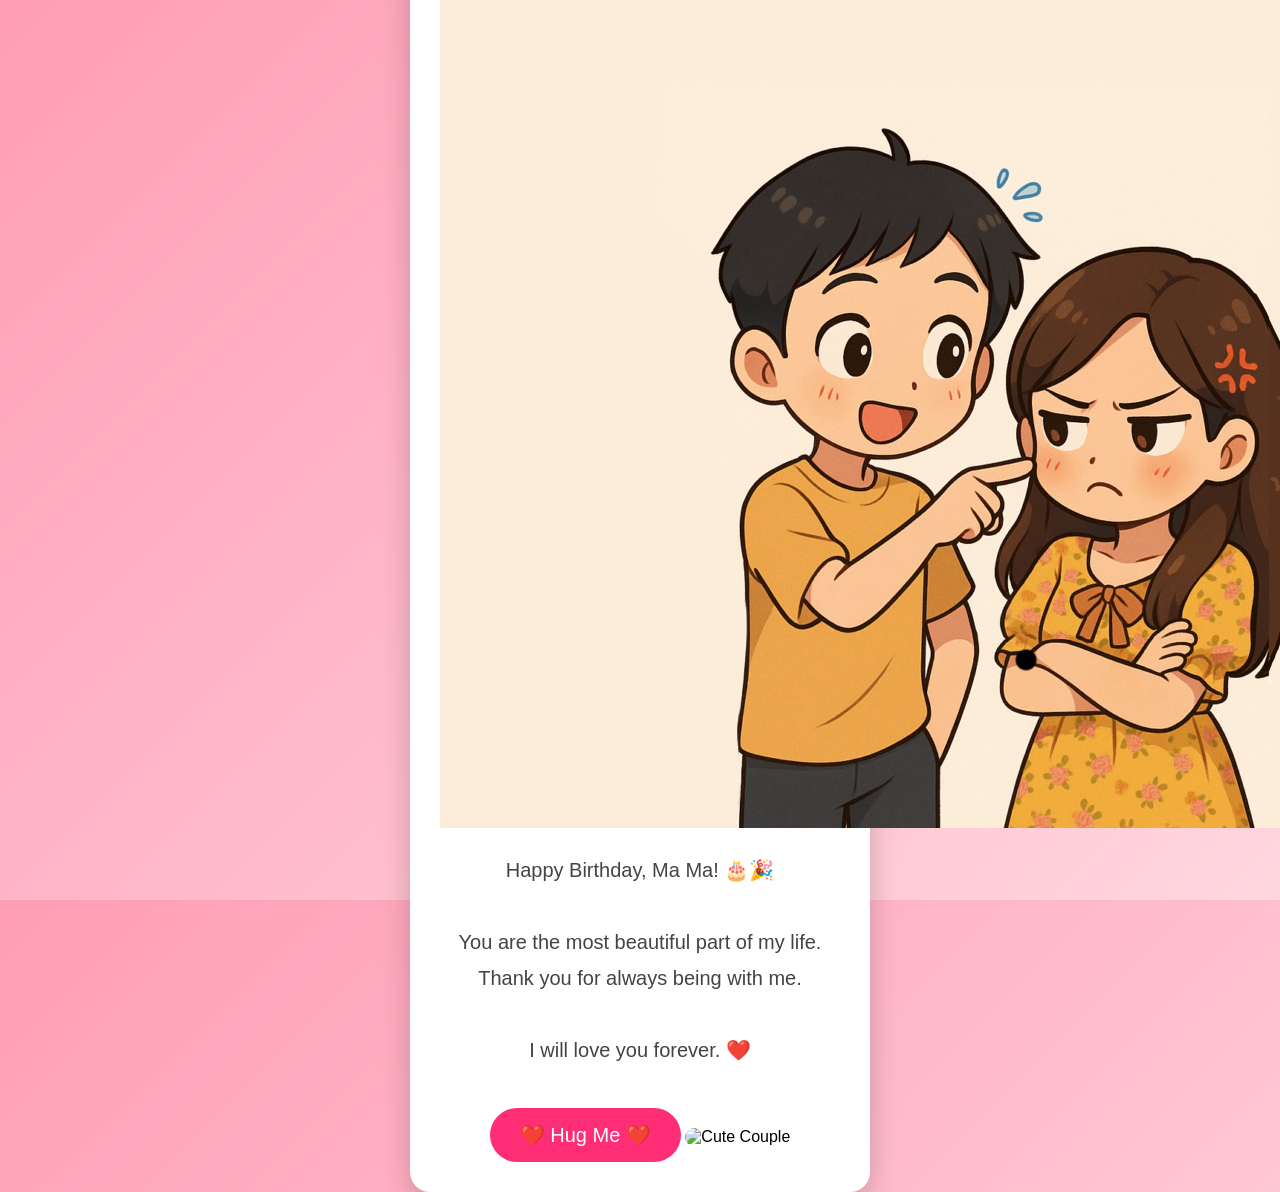
==== gift.html @ 456dfd85 "Add image to gift.html" ====
<!DOCTYPE html>
<html lang="en">
<head>
<meta charset="UTF-8">
<meta name="viewport" content="width=device-width, initial-scale=1.0">
<title>For My Love ❤️</title>

<style>
body{
    margin:0;
    padding:0;
    display:flex;
    justify-content:center;
    align-items:center;
    height:100vh;
    background:linear-gradient(135deg,#ff9eb5,#ffd6df);
    font-family:Arial,sans-serif;
    overflow:hidden;
}

.card{
    background:white;
    width:90%;
    max-width:400px;
    padding:30px;
    border-radius:20px;
    text-align:center;
    box-shadow:0 10px 30px rgba(0,0,0,.2);
}

h1{
    color:#ff2d75;
    font-size:36px;
}

p{
    font-size:20px;
    color:#444;
    line-height:1.8;
}

button{
    margin-top:20px;
    padding:15px 30px;
    border:none;
    border-radius:30px;
    background:#ff2d75;
    color:white;
    font-size:20px;
    cursor:pointer;
}
</style>

</head>

<body>

<div class="card">
<h1>❤️ I Love You ❤️</h1>
<img src="Untitled13_20250613070014.png" alt="Us" class="photo">
<p>
Happy Birthday, Ma Ma! 🎂🎉<br><br>

You are the most beautiful part of my life.<br>

Thank you for always being with me.<br><br>

I will love you forever. ❤️
</p>

<button onclick="alert('Happy Birthday My Love ❤️')">
❤️ Hug Me ❤️
</button>
<img src="angry.png" alt="Cute Couple"
style="width:220px; margin-top:20px; border-radius:15px;">
</div>

</body>
</html>
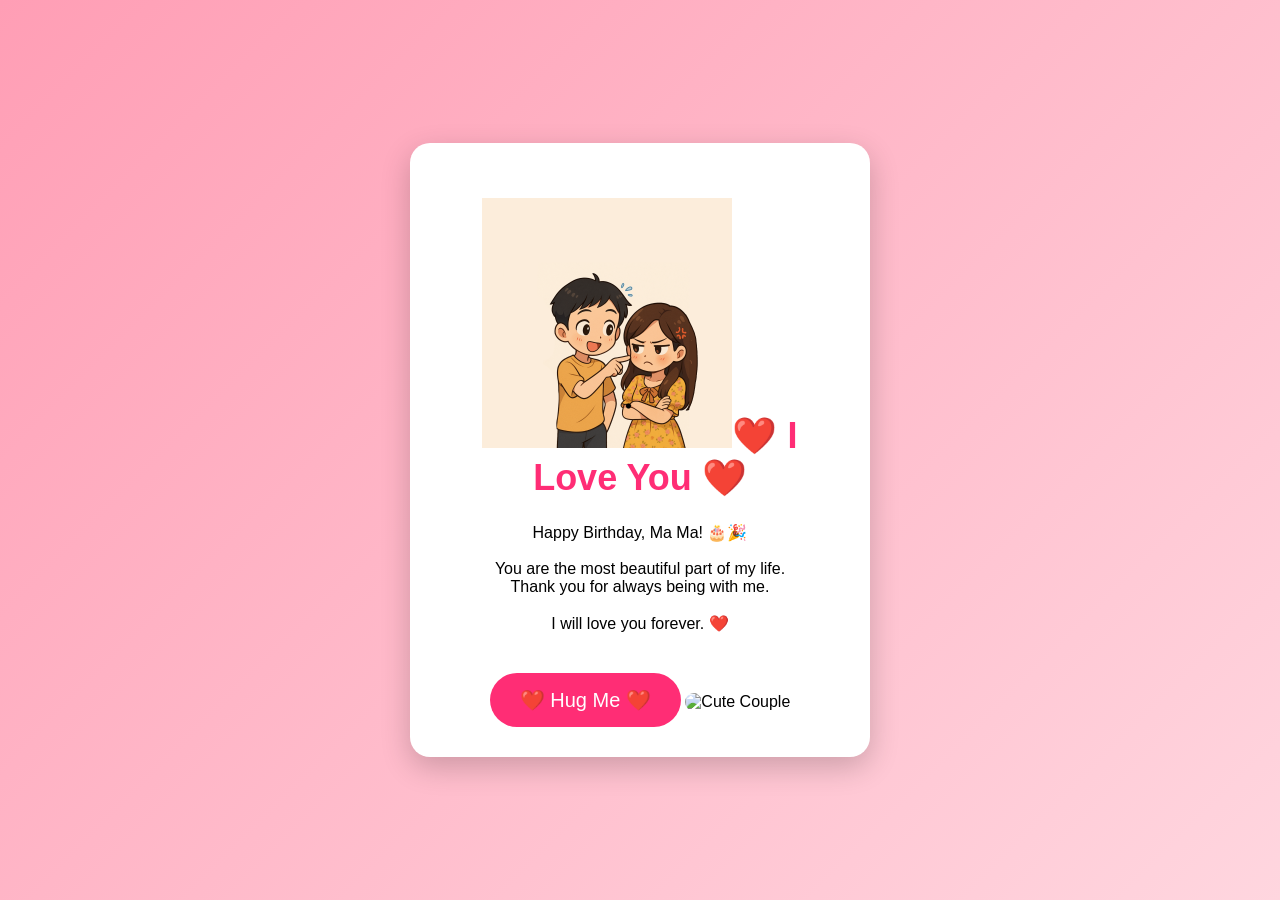
==== commit fc71db75: "Update gift.html" ====
--- a/gift.html
+++ b/gift.html
@@ -56,9 +56,8 @@
 <body>
 
 <div class="card">
-<h1>❤️ I Love You ❤️</h1>
-<img src="Untitled13_20250613070014.png" alt="Us" class="photo">
-<p>
+<h1><img src="Untitled13_20250613070014.png" width="250">❤️ I Love You ❤️</h1>
+
 Happy Birthday, Ma Ma! 🎂🎉<br><br>
 
 You are the most beautiful part of my life.<br>
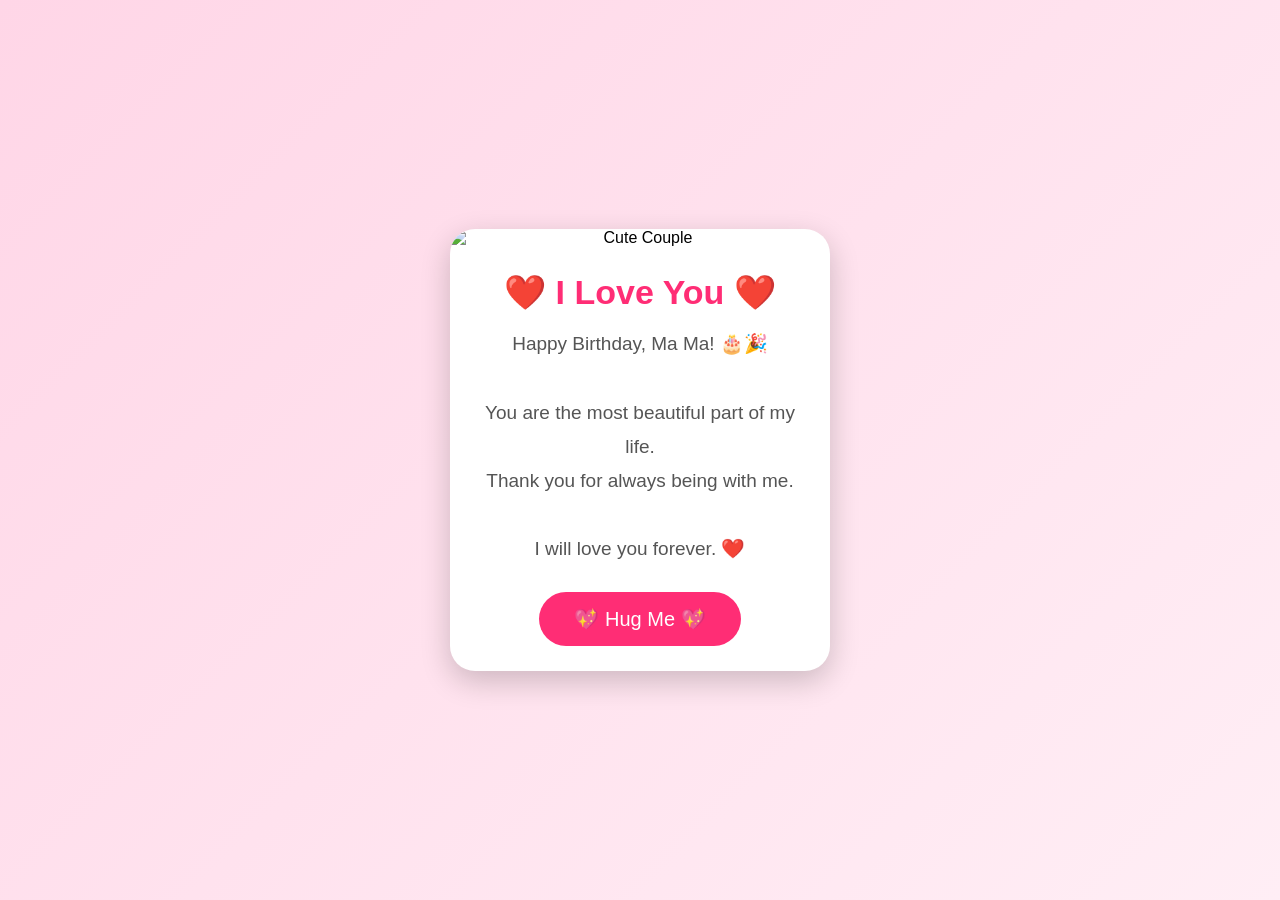
==== commit 2ccdd034: "Enhance gift.html layout and interactivity" ====
--- a/gift.html
+++ b/gift.html
@@ -6,58 +6,81 @@
 <title>For My Love ❤️</title>
 
 <style>
-body{
+*{
     margin:0;
     padding:0;
+    box-sizing:border-box;
+}
+
+body{
+    font-family:Arial,sans-serif;
+    background:linear-gradient(135deg,#ffd6e7,#ffeef5);
     display:flex;
     justify-content:center;
     align-items:center;
-    height:100vh;
-    background:linear-gradient(135deg,#ff9eb5,#ffd6df);
-    font-family:Arial,sans-serif;
-    overflow:hidden;
+    min-height:100vh;
+    padding:20px;
 }
 
 .card{
-    background:white;
-    width:90%;
-    max-width:400px;
-    padding:30px;
-    border-radius:20px;
+    background:#fff;
+    width:100%;
+    max-width:380px;
+    border-radius:25px;
+    overflow:hidden;
+    box-shadow:0 10px 30px rgba(0,0,0,.2);
     text-align:center;
-    box-shadow:0 10px 30px rgba(0,0,0,.2);
+}
+
+.card img{
+    width:100%;
+    display:block;
+}
+
+.content{
+    padding:25px;
 }
 
 h1{
     color:#ff2d75;
-    font-size:36px;
+    margin-bottom:15px;
+    font-size:34px;
 }
 
 p{
-    font-size:20px;
-    color:#444;
+    color:#555;
+    font-size:19px;
     line-height:1.8;
 }
 
 button{
-    margin-top:20px;
-    padding:15px 30px;
-    border:none;
-    border-radius:30px;
+    margin-top:25px;
     background:#ff2d75;
     color:white;
+    border:none;
+    padding:15px 35px;
+    border-radius:50px;
     font-size:20px;
     cursor:pointer;
+}
+
+button:hover{
+    background:#ff0f61;
 }
 </style>
 
 </head>
-
 <body>
 
 <div class="card">
-<h1><img src="Untitled13_20250613070014.png" width="250">❤️ I Love You ❤️</h1>
 
+<img src="couple.png" alt="Cute Couple">
+
+<div class="content">
+
+<h1>❤️ I Love You ❤️</h1>
+
+<p>
 Happy Birthday, Ma Ma! 🎂🎉<br><br>
 
 You are the most beautiful part of my life.<br>
@@ -67,12 +90,19 @@
 I will love you forever. ❤️
 </p>
 
-<button onclick="alert('Happy Birthday My Love ❤️')">
-❤️ Hug Me ❤️
+<button onclick="loveMessage()">
+💖 Hug Me 💖
 </button>
-<img src="angry.png" alt="Cute Couple"
-style="width:220px; margin-top:20px; border-radius:15px;">
+
 </div>
+
+</div>
+
+<script>
+function loveMessage(){
+alert("Happy Birthday My Love ❤️\n\nYou are my happiness forever. 🥰");
+}
+</script>
 
 </body>
 </html>
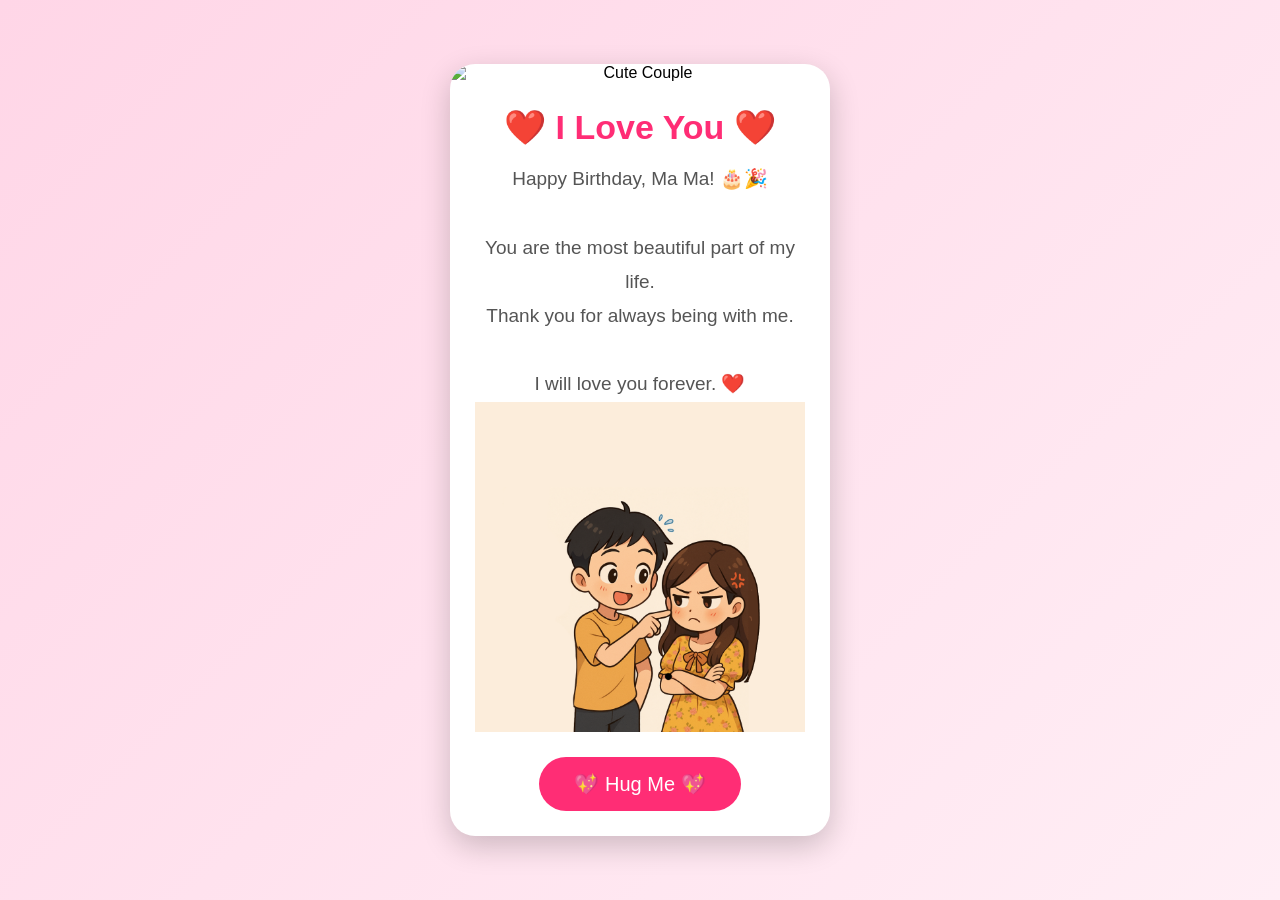
==== commit 26dd6e01: "Update gift.html" ====
--- a/gift.html
+++ b/gift.html
@@ -89,7 +89,7 @@
 
 I will love you forever. ❤️
 </p>
-
+<img src="Untitled13_20250613070014.png" alt="Our Love" width="250">
 <button onclick="loveMessage()">
 💖 Hug Me 💖
 </button>
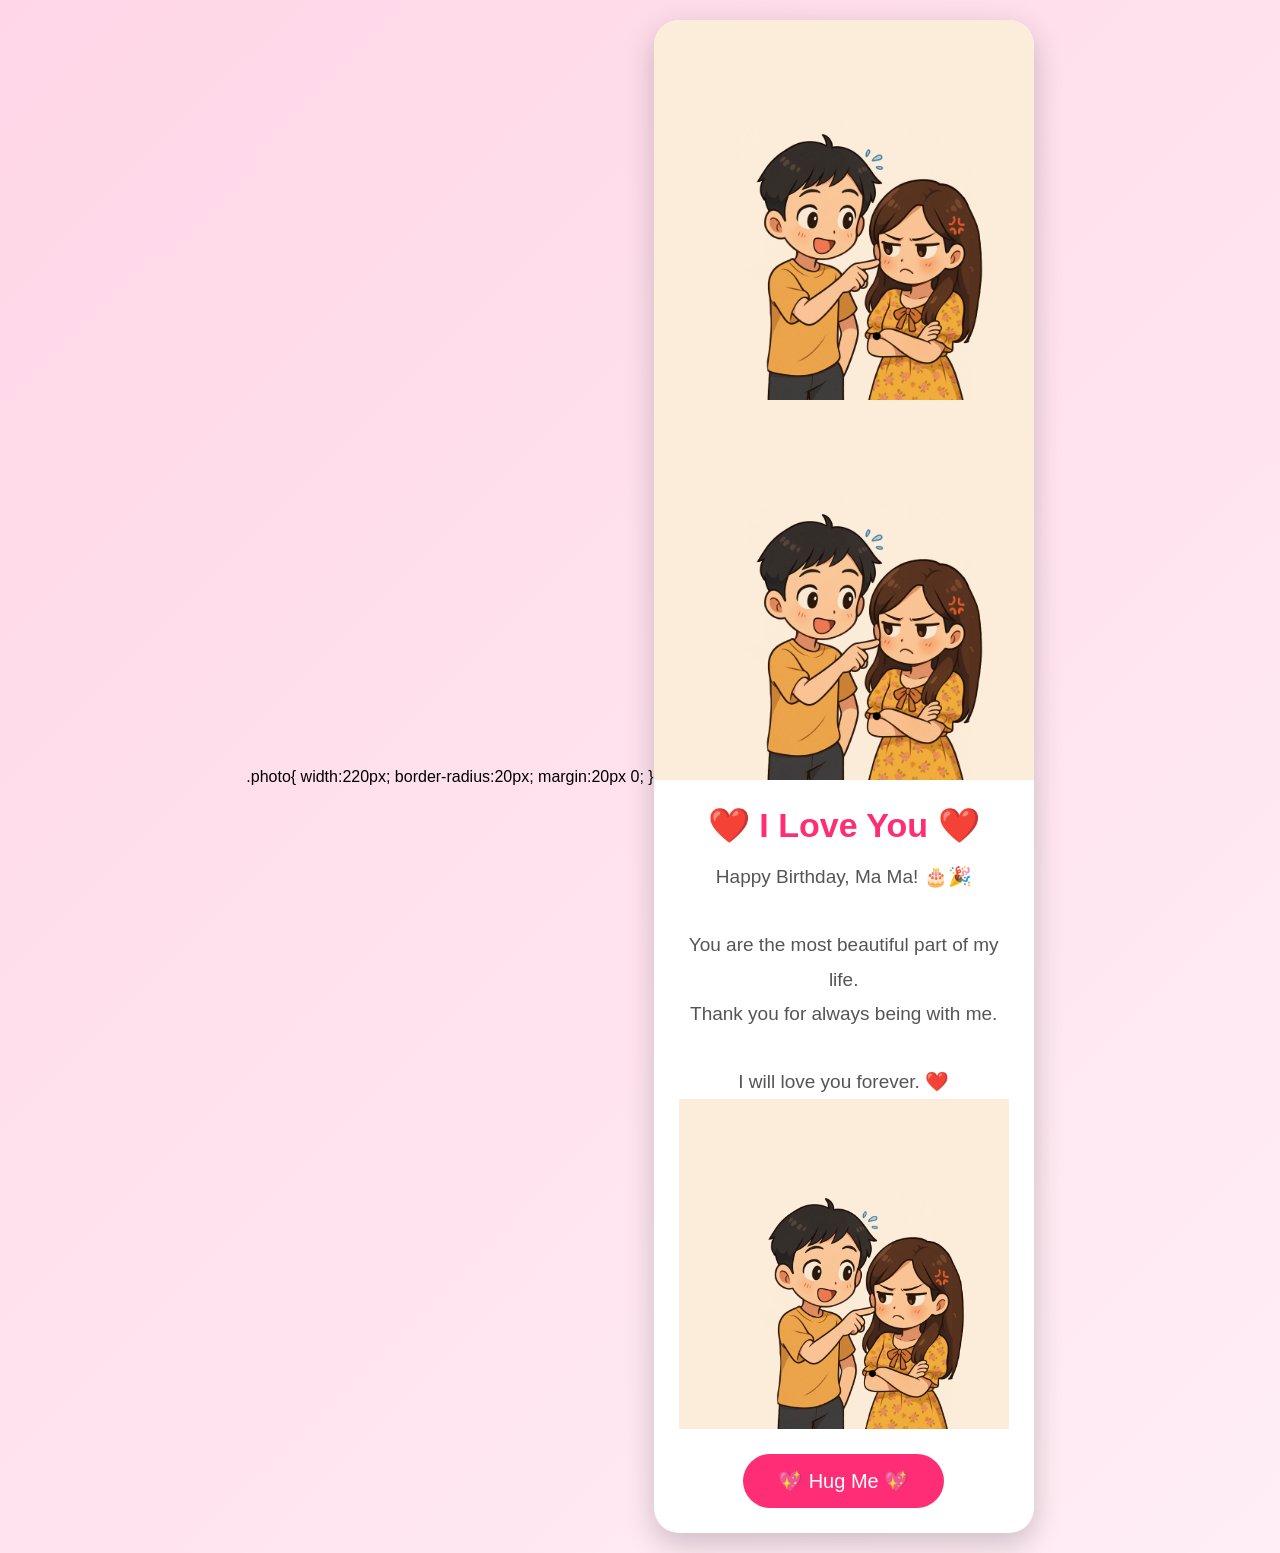
==== commit f3aaf8b9: "Add photo class styling to gift.html" ====
--- a/gift.html
+++ b/gift.html
@@ -68,11 +68,16 @@
     background:#ff0f61;
 }
 </style>
-
+.photo{
+    width:220px;
+    border-radius:20px;
+    margin:20px 0;
+}
 </head>
 <body>
 
 <div class="card">
+    <img src="couple.png" alt="Our Photo" class="photo">
 
 <img src="couple.png" alt="Cute Couple">
 
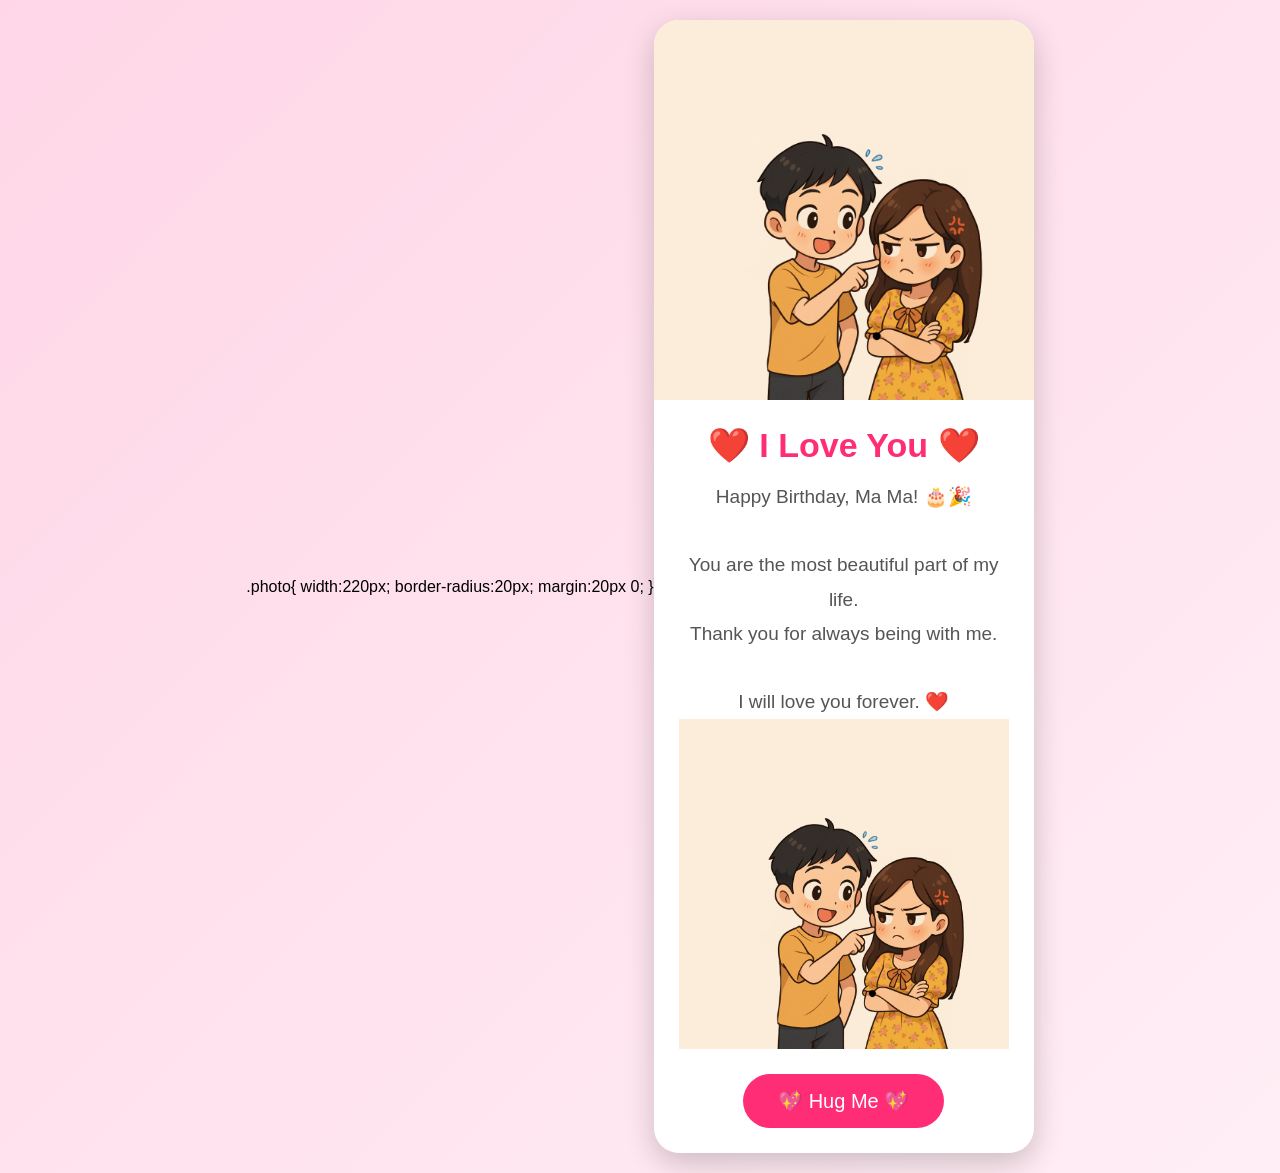
==== commit 9d678826: "Remove duplicate image tag in gift.html Removed duplicate image tag for couple." ====
--- a/gift.html
+++ b/gift.html
@@ -79,8 +79,6 @@
 <div class="card">
     <img src="couple.png" alt="Our Photo" class="photo">
 
-<img src="couple.png" alt="Cute Couple">
-
 <div class="content">
 
 <h1>❤️ I Love You ❤️</h1>
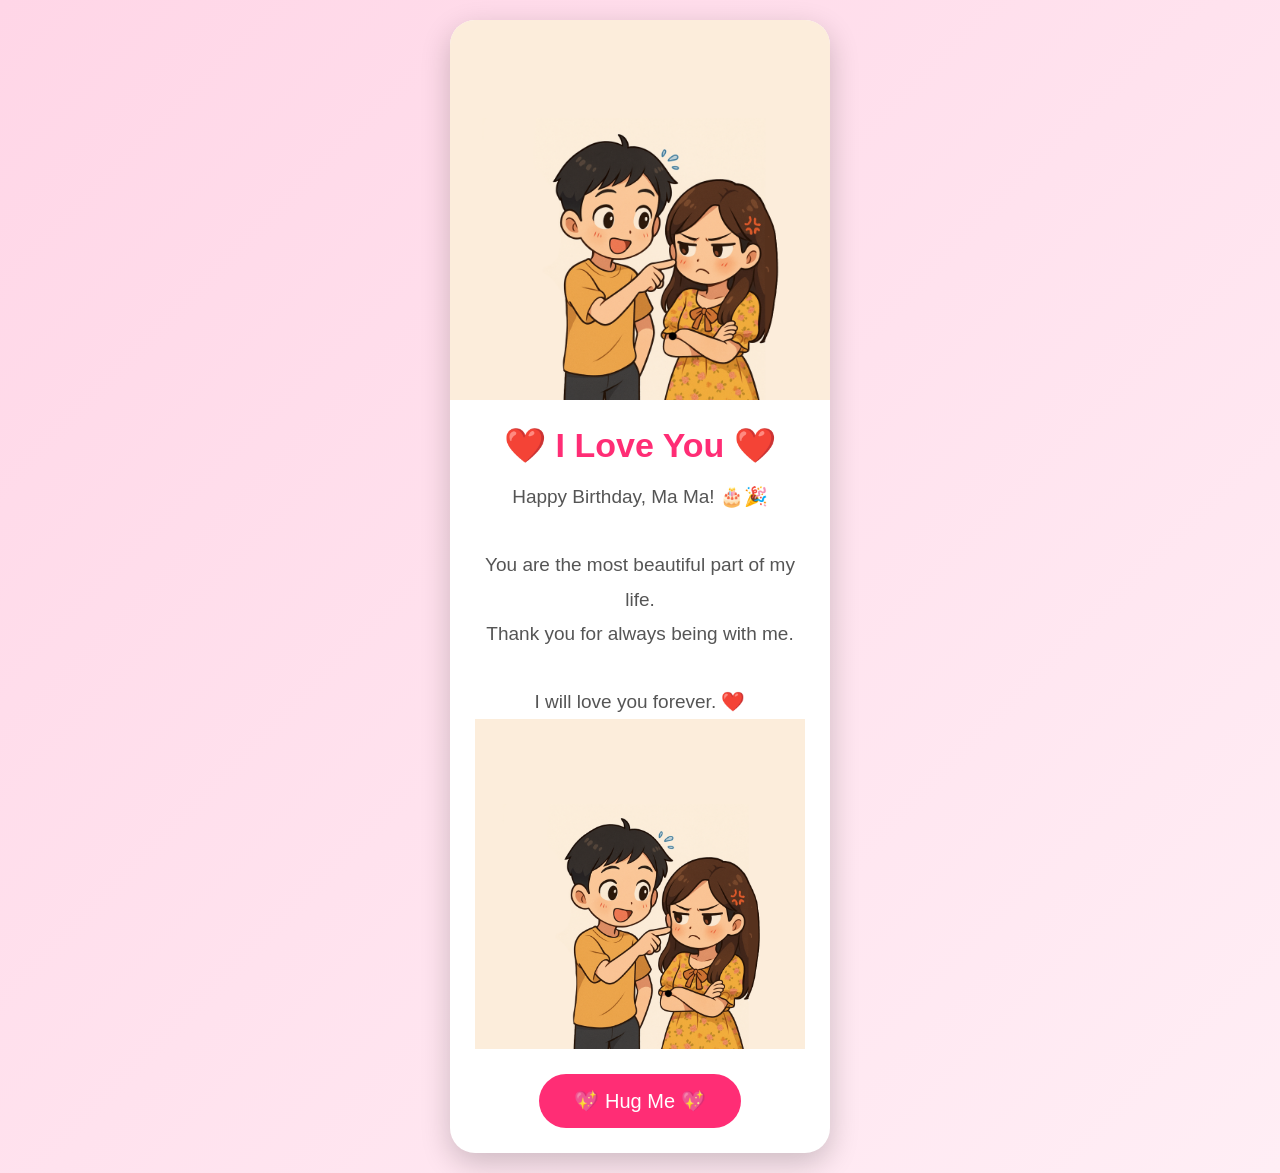
==== commit f49f5342: "Update gift.html" ====
--- a/gift.html
+++ b/gift.html
@@ -67,13 +67,7 @@
 button:hover{
     background:#ff0f61;
 }
-</style>
-.photo{
-    width:220px;
-    border-radius:20px;
-    margin:20px 0;
-}
-</head>
+</style></head>
 <body>
 
 <div class="card">
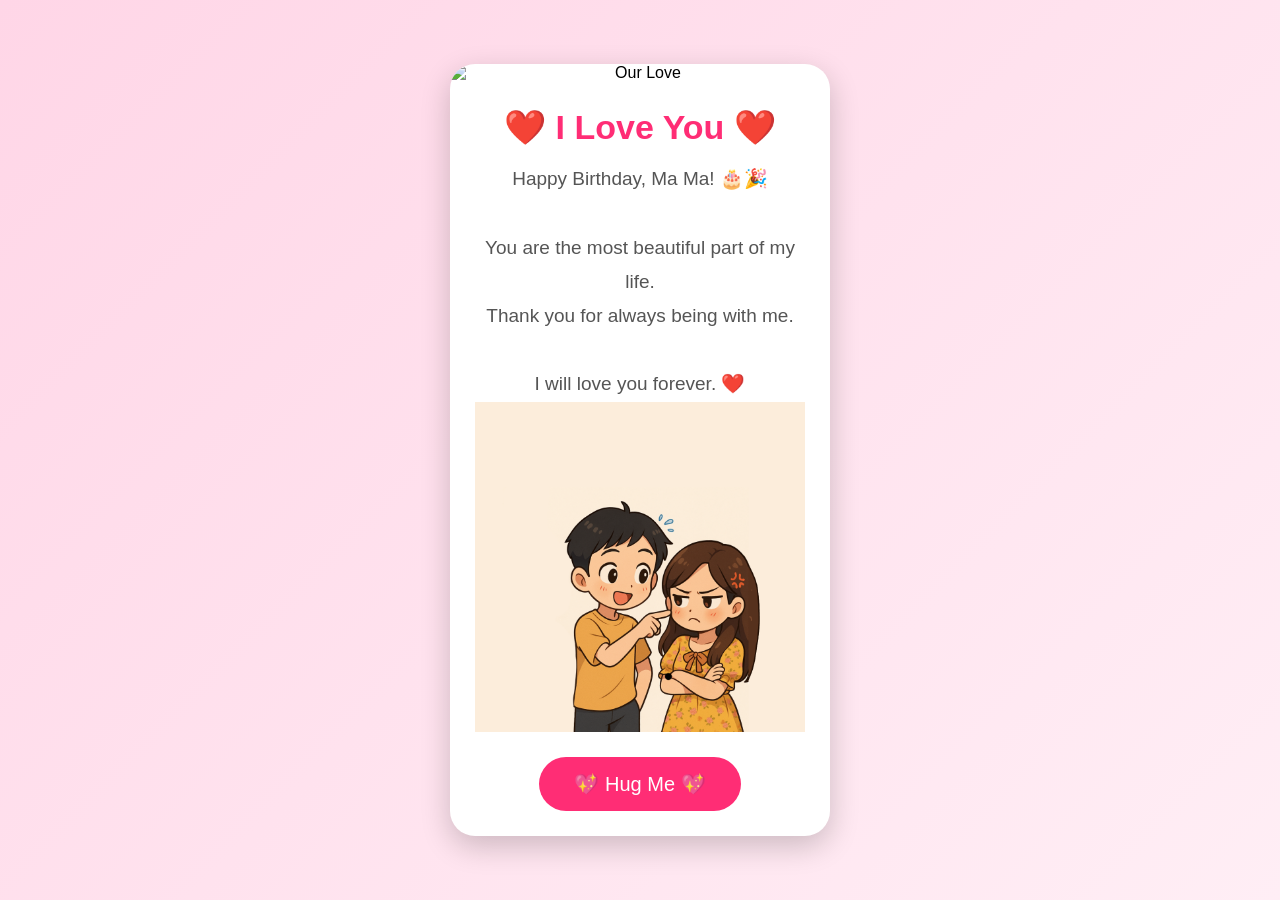
==== commit fa13ac92: "Update gift.html" ====
--- a/gift.html
+++ b/gift.html
@@ -71,7 +71,7 @@
 <body>
 
 <div class="card">
-    <img src="couple.png" alt="Our Photo" class="photo">
+    <img src="Couple.png" alt="Our Love" width="250">
 
 <div class="content">
 
